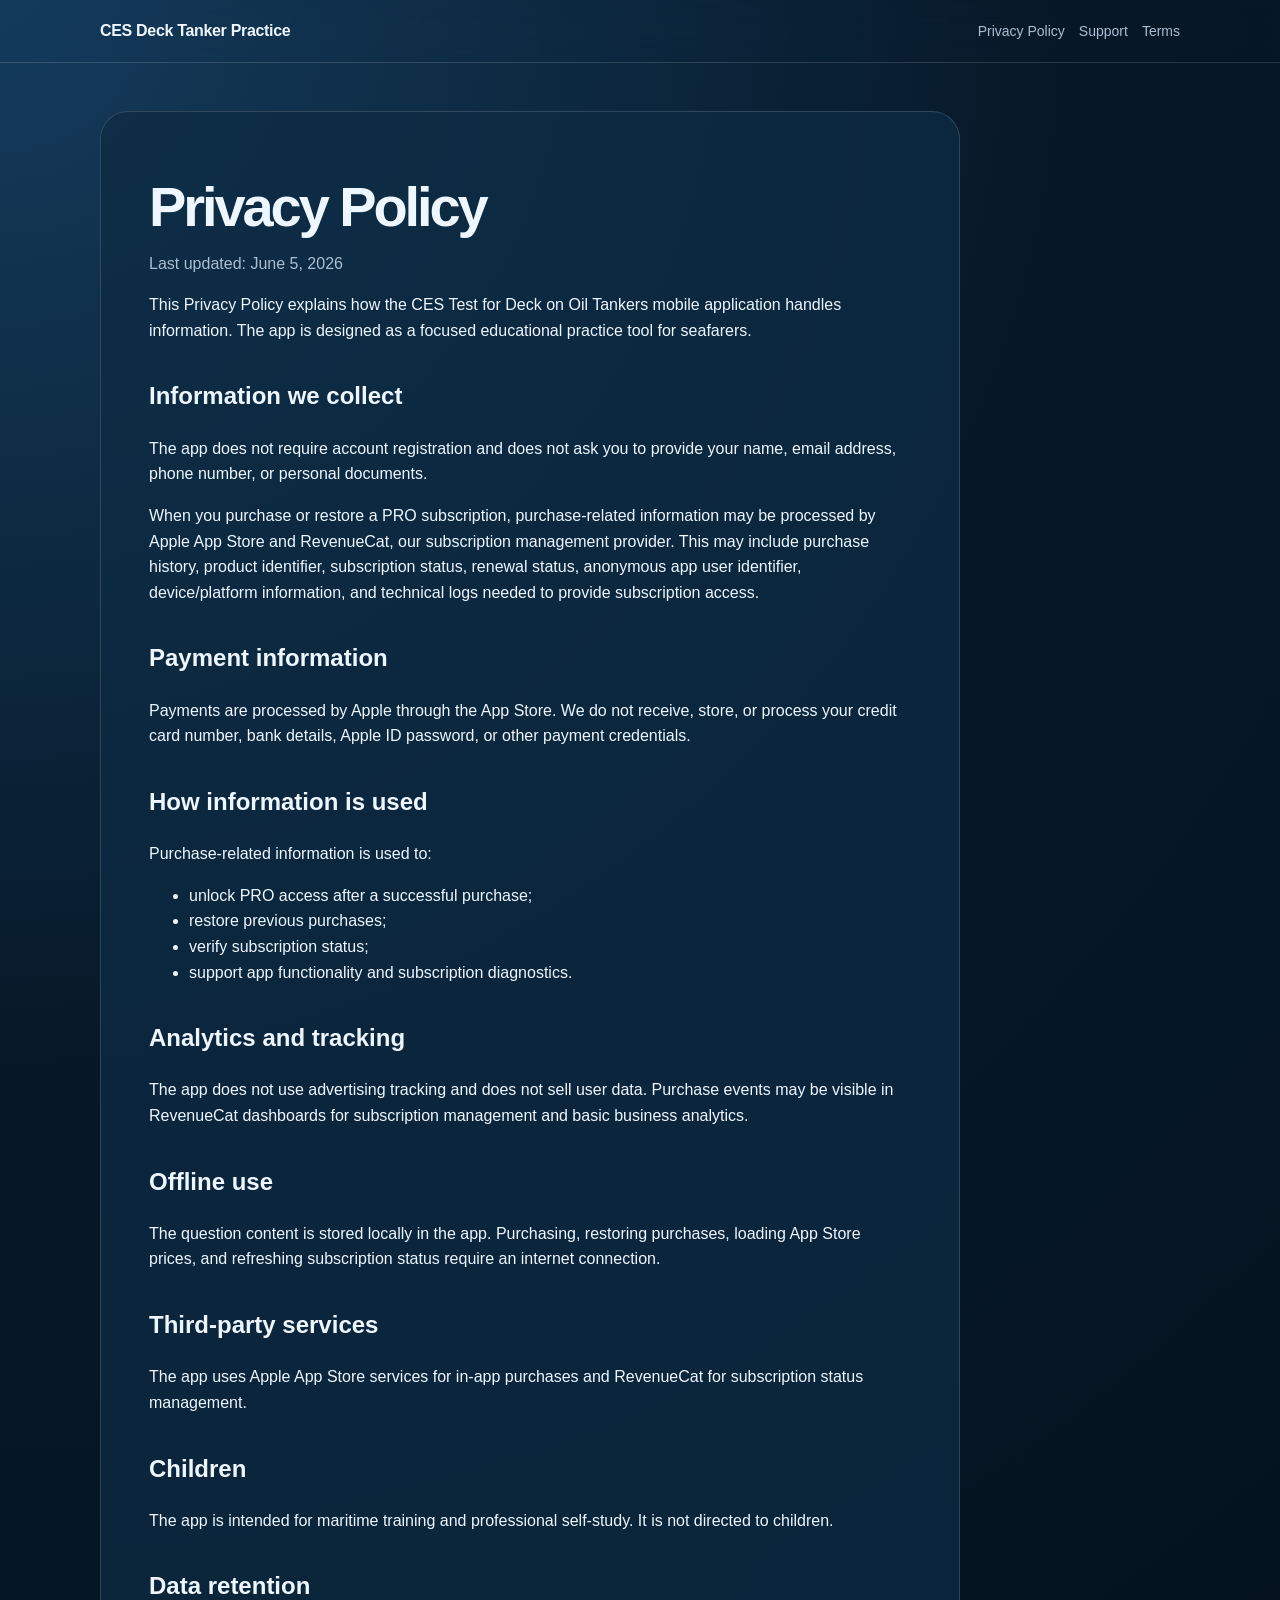
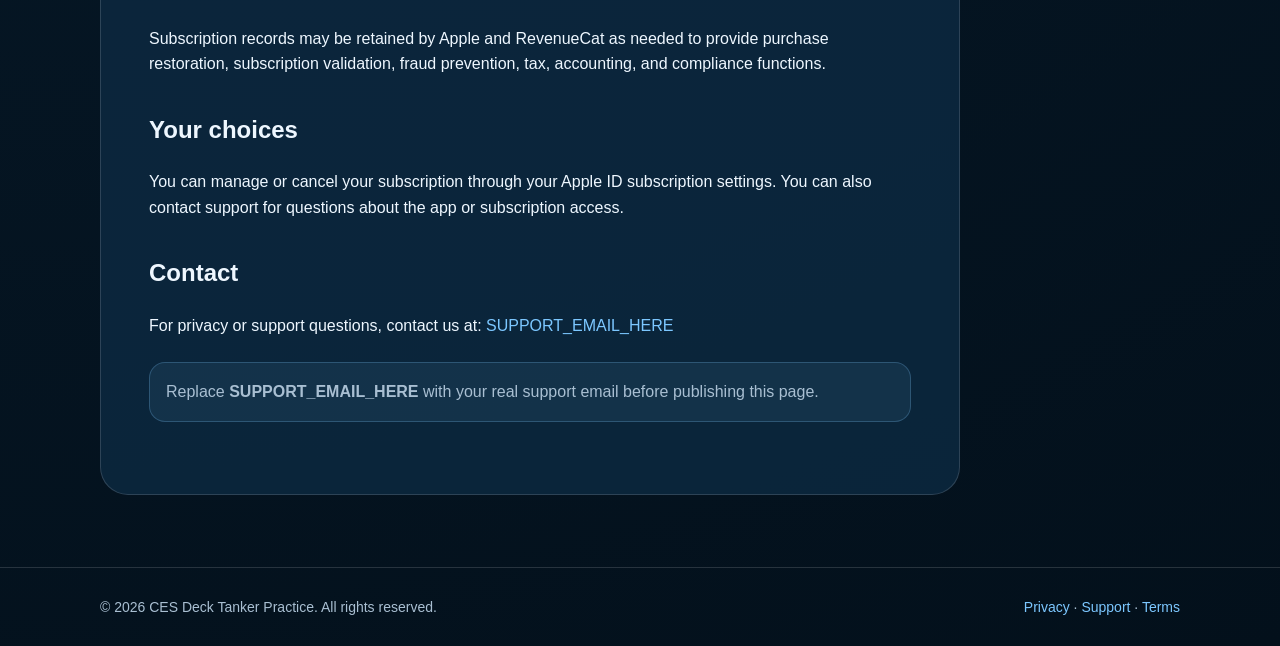
==== privacy.html @ 9cd20928 "Add files via upload" ====
<!doctype html>
<html lang="en">
<head>
  <meta charset="utf-8">
  <meta name="viewport" content="width=device-width, initial-scale=1">
  <title>Privacy Policy — CES Test for Deck on Oil Tankers</title>
  <meta name="description" content="Privacy Policy for CES Test for Deck on Oil Tankers.">
  <link rel="stylesheet" href="styles.css">
</head>
<body>
  <header class="nav">
    <div class="container nav-inner">
      <a class="brand" href="index.html">CES Deck Tanker Practice</a>
      <nav class="nav-links" aria-label="Main navigation">
        <a href="privacy.html">Privacy Policy</a>
        <a href="support.html">Support</a>
        <a href="terms.html">Terms</a>
      </nav>
    </div>
  </header>

  <main class="container page">
    <article class="page-card">
      <h1>Privacy Policy</h1>
      <p class="updated">Last updated: June 5, 2026</p>

      <p>This Privacy Policy explains how the CES Test for Deck on Oil Tankers mobile application handles information. The app is designed as a focused educational practice tool for seafarers.</p>

      <h2>Information we collect</h2>
      <p>The app does not require account registration and does not ask you to provide your name, email address, phone number, or personal documents.</p>
      <p>When you purchase or restore a PRO subscription, purchase-related information may be processed by Apple App Store and RevenueCat, our subscription management provider. This may include purchase history, product identifier, subscription status, renewal status, anonymous app user identifier, device/platform information, and technical logs needed to provide subscription access.</p>

      <h2>Payment information</h2>
      <p>Payments are processed by Apple through the App Store. We do not receive, store, or process your credit card number, bank details, Apple ID password, or other payment credentials.</p>

      <h2>How information is used</h2>
      <p>Purchase-related information is used to:</p>
      <ul>
        <li>unlock PRO access after a successful purchase;</li>
        <li>restore previous purchases;</li>
        <li>verify subscription status;</li>
        <li>support app functionality and subscription diagnostics.</li>
      </ul>

      <h2>Analytics and tracking</h2>
      <p>The app does not use advertising tracking and does not sell user data. Purchase events may be visible in RevenueCat dashboards for subscription management and basic business analytics.</p>

      <h2>Offline use</h2>
      <p>The question content is stored locally in the app. Purchasing, restoring purchases, loading App Store prices, and refreshing subscription status require an internet connection.</p>

      <h2>Third-party services</h2>
      <p>The app uses Apple App Store services for in-app purchases and RevenueCat for subscription status management.</p>

      <h2>Children</h2>
      <p>The app is intended for maritime training and professional self-study. It is not directed to children.</p>

      <h2>Data retention</h2>
      <p>Subscription records may be retained by Apple and RevenueCat as needed to provide purchase restoration, subscription validation, fraud prevention, tax, accounting, and compliance functions.</p>

      <h2>Your choices</h2>
      <p>You can manage or cancel your subscription through your Apple ID subscription settings. You can also contact support for questions about the app or subscription access.</p>

      <h2>Contact</h2>
      <p>For privacy or support questions, contact us at: <a href="mailto:SUPPORT_EMAIL_HERE">SUPPORT_EMAIL_HERE</a></p>

      <div class="notice">
        Replace <strong>SUPPORT_EMAIL_HERE</strong> with your real support email before publishing this page.
      </div>
    </article>
  </main>

  <footer class="footer">
    <div class="container footer-inner">
      <span>© 2026 CES Deck Tanker Practice. All rights reserved.</span>
      <span><a href="privacy.html">Privacy</a> · <a href="support.html">Support</a> · <a href="terms.html">Terms</a></span>
    </div>
  </footer>
</body>
</html>
---- styles.css ----
:root {
  --bg: #061827;
  --card: #0e2b43;
  --card-2: #123553;
  --text: #eef7ff;
  --muted: #a9bfd2;
  --accent: #3dd6b5;
  --accent-2: #7cc7ff;
  --line: rgba(255,255,255,0.14);
}

* { box-sizing: border-box; }
html { scroll-behavior: smooth; }
body {
  margin: 0;
  font-family: -apple-system, BlinkMacSystemFont, "Segoe UI", Roboto, Helvetica, Arial, sans-serif;
  background: radial-gradient(circle at top left, #143b5c 0, #061827 42%, #03101b 100%);
  color: var(--text);
  line-height: 1.6;
}

a { color: var(--accent-2); text-decoration: none; }
a:hover { text-decoration: underline; }

.container {
  width: min(1080px, calc(100% - 32px));
  margin: 0 auto;
}

.nav {
  padding: 18px 0;
  border-bottom: 1px solid var(--line);
  backdrop-filter: blur(12px);
}
.nav-inner {
  display: flex;
  justify-content: space-between;
  align-items: center;
  gap: 16px;
}
.brand {
  font-weight: 800;
  letter-spacing: -0.02em;
  color: var(--text);
}
.nav-links {
  display: flex;
  gap: 14px;
  flex-wrap: wrap;
  justify-content: flex-end;
}
.nav-links a {
  color: var(--muted);
  font-size: 14px;
}

.hero {
  padding: 72px 0 48px;
}
.badge {
  display: inline-flex;
  padding: 6px 12px;
  border: 1px solid var(--line);
  border-radius: 999px;
  color: var(--accent);
  background: rgba(61,214,181,0.08);
  font-weight: 700;
  font-size: 13px;
}
h1 {
  margin: 18px 0 14px;
  font-size: clamp(36px, 6vw, 72px);
  line-height: 1.02;
  letter-spacing: -0.055em;
}
.lead {
  max-width: 720px;
  color: var(--muted);
  font-size: clamp(18px, 2.4vw, 22px);
}
.actions {
  display: flex;
  gap: 12px;
  flex-wrap: wrap;
  margin-top: 28px;
}
.button {
  display: inline-flex;
  align-items: center;
  justify-content: center;
  padding: 12px 18px;
  border-radius: 14px;
  background: var(--accent);
  color: #042017;
  font-weight: 800;
}
.button.secondary {
  background: rgba(255,255,255,0.08);
  color: var(--text);
  border: 1px solid var(--line);
}

.grid {
  display: grid;
  grid-template-columns: repeat(3, 1fr);
  gap: 16px;
  padding: 24px 0 64px;
}
.card {
  padding: 24px;
  background: linear-gradient(180deg, var(--card), rgba(14,43,67,0.72));
  border: 1px solid var(--line);
  border-radius: 24px;
  box-shadow: 0 18px 60px rgba(0,0,0,0.22);
}
.card h2, .card h3 {
  margin-top: 0;
  line-height: 1.2;
}
.card p, .card li { color: var(--muted); }

.page {
  padding: 48px 0 72px;
}
.page-card {
  max-width: 860px;
  padding: clamp(24px, 5vw, 48px);
  background: rgba(14,43,67,0.78);
  border: 1px solid var(--line);
  border-radius: 28px;
}
.page h1 { font-size: clamp(34px, 5vw, 56px); }
.page h2 { margin-top: 34px; }
.updated { color: var(--muted); }
.notice {
  margin: 24px 0;
  padding: 16px;
  border-radius: 16px;
  background: rgba(124,199,255,0.08);
  border: 1px solid rgba(124,199,255,0.24);
  color: var(--muted);
}

.footer {
  border-top: 1px solid var(--line);
  padding: 28px 0;
  color: var(--muted);
  font-size: 14px;
}
.footer-inner {
  display: flex;
  justify-content: space-between;
  gap: 16px;
  flex-wrap: wrap;
}

@media (max-width: 760px) {
  .grid { grid-template-columns: 1fr; }
  .hero { padding-top: 48px; }
  .nav-inner { align-items: flex-start; flex-direction: column; }
  .nav-links { justify-content: flex-start; }
}
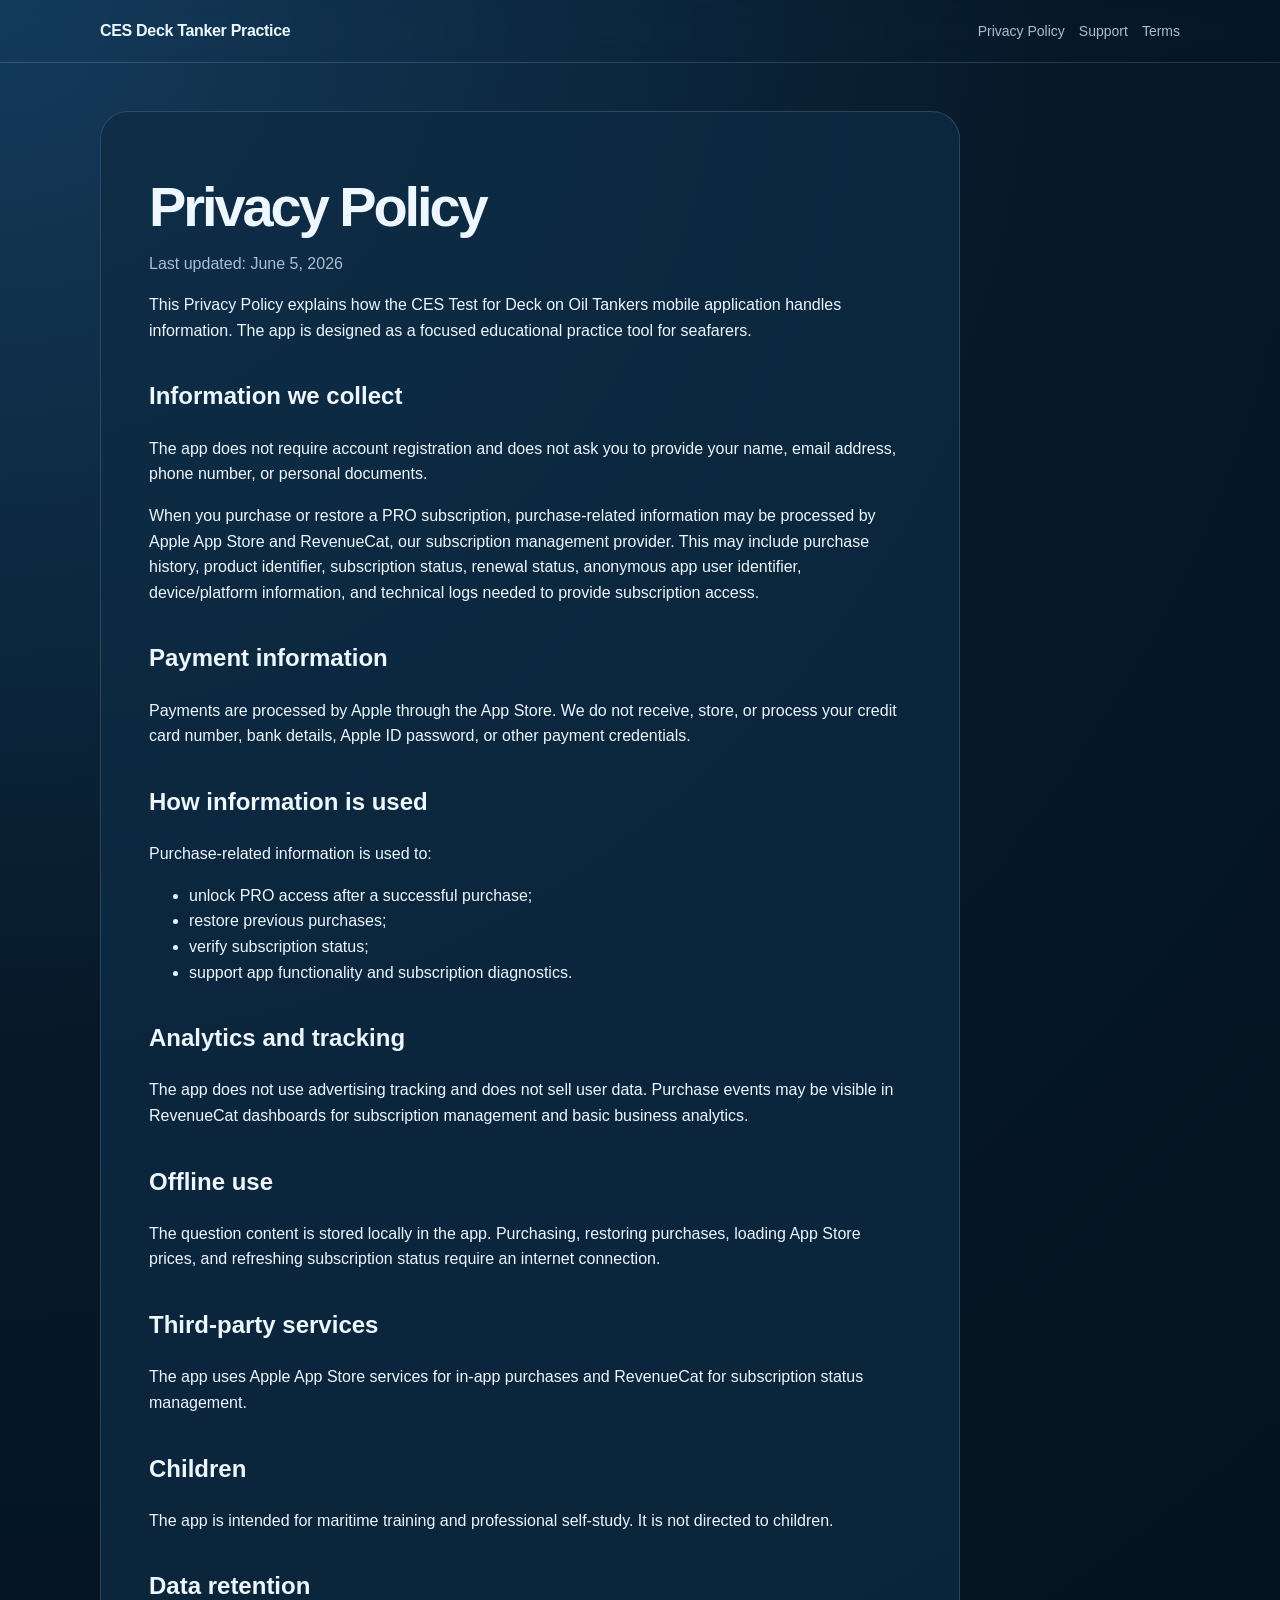
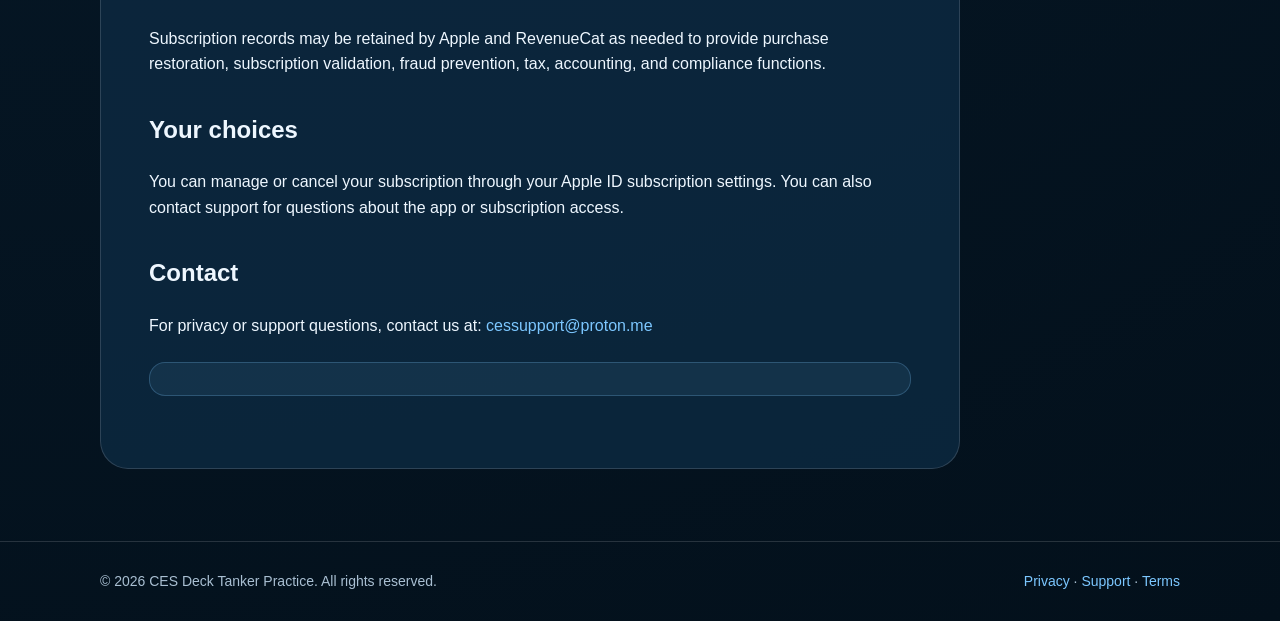
==== commit e47d2eb7: "Update privacy.html" ====
--- a/privacy.html
+++ b/privacy.html
@@ -61,10 +61,10 @@
       <p>You can manage or cancel your subscription through your Apple ID subscription settings. You can also contact support for questions about the app or subscription access.</p>
 
       <h2>Contact</h2>
-      <p>For privacy or support questions, contact us at: <a href="mailto:SUPPORT_EMAIL_HERE">SUPPORT_EMAIL_HERE</a></p>
+      <p>For privacy or support questions, contact us at: <a href="mailto:cessupport@proton.me">cessupport@proton.me</a></p>
 
       <div class="notice">
-        Replace <strong>SUPPORT_EMAIL_HERE</strong> with your real support email before publishing this page.
+      
       </div>
     </article>
   </main>
